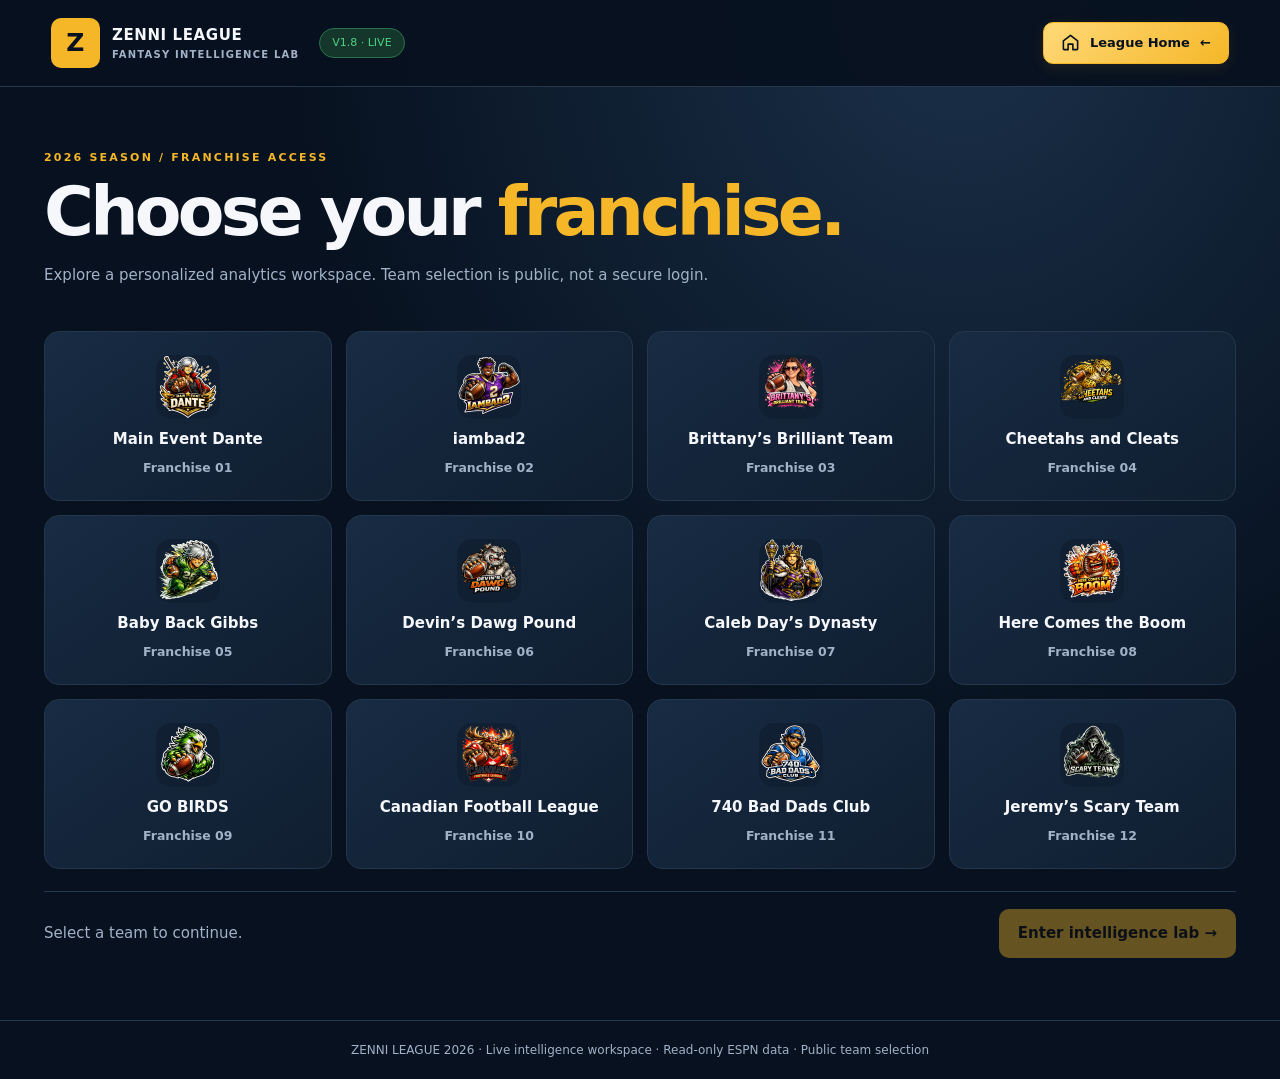
==== fantasy-lab/index.html @ f7a78c02 "Add files via upload" ====
<!doctype html><html lang="en"><head><meta charset="utf-8"><meta name="viewport" content="width=device-width,initial-scale=1"><title>Zenni League | Intelligence Lab</title><link rel="stylesheet" href="lab.css?v=1.8"><script src="api.js?v=1.8" defer></script><script src="roster.js?v=1.8" defer></script><script src="start-sit.js?v=1.8" defer></script><script src="comparison.js?v=1.8" defer></script><script src="playoff.js?v=1.8" defer></script><script src="market.js?v=1.8" defer></script><script src="simulator.js?v=1.8" defer></script><script src="layout.js?v=1.8" defer></script><script src="lab.js?v=1.8" defer></script><style>.back.league-return{display:inline-flex;align-items:center;justify-content:center;gap:10px;min-height:42px;padding:9px 17px;border:1px solid #f5b728;border-radius:10px;background:linear-gradient(135deg,#ffd978,#f5b728);color:#07111f;font-size:13px;font-weight:800;box-shadow:0 4px 16px #f5b72818;transition:background .18s,box-shadow .18s}.back.league-return:hover{background:#ffe19a;box-shadow:0 4px 20px #f5b72840}.league-return svg{width:19px;height:19px;flex:none}@media(max-width:520px){.back.league-return{margin-left:auto;min-height:38px;padding:8px 12px;font-size:12px}}</style></head><body><header><a class="brand" href="index.html"><b>Z</b><span>ZENNI LEAGUE<small>FANTASY INTELLIGENCE LAB</small></span></a><span class="tag" style="color:#4bd384;border-color:#28734d;background:#15362a">V1.8 · LIVE</span><a class="back league-return" href="../fantasy.html"><svg viewBox="0 0 24 24" fill="none" stroke="currentColor" stroke-width="2" stroke-linecap="round" stroke-linejoin="round" aria-hidden="true"><path d="M3 10l9-7 9 7v10a1 1 0 0 1-1 1h-5v-7H9v7H4a1 1 0 0 1-1-1z"/></svg><span>League Home</span><span aria-hidden="true">←</span></a></header><main><section id="picker"><div class="intro"><p class="kicker">2026 SEASON / FRANCHISE ACCESS</p><h1>Choose your <em>franchise.</em></h1><p>Explore a personalized analytics workspace. Team selection is public, not a secure login.</p></div><div id="teams" class="teams"></div><div class="action"><p id="selection" aria-live="polite">Select a team to continue.</p><button id="enter" disabled>Enter intelligence lab →</button></div></section><section id="workspace" hidden><div class="intro workspace-head"><div id="identity"></div><button id="switch" class="secondary">Switch team</button></div><div class="syncbar"><p class="notice" id="syncStatus" role="status">Waiting for connection</p><button id="refresh" class="secondary">Refresh data</button></div><nav id="tabs" aria-label="Workspace sections"></nav><div id="panel" aria-live="polite"></div></section></main><footer>ZENNI LEAGUE 2026 · Live intelligence workspace · Read-only ESPN data · Public team selection</footer></body></html>
---- fantasy-lab/lab.css ----
:root{color-scheme:dark;--bg:#07111f;--panel:#101f32;--line:#26374b;--gold:#f5b728;--muted:#a2b2c6;--text:#f5f7fb}*{box-sizing:border-box}body{margin:0;background:radial-gradient(ellipse at 75% 0%,#1a3049,transparent 50%),var(--bg);color:var(--text);font:15px/1.5 system-ui,sans-serif;min-height:100vh}header{display:flex;align-items:center;gap:20px;padding:18px max(4vw,20px);border-bottom:1px solid var(--line);background:#07111fee;flex-wrap:wrap}.brand{display:flex;align-items:center;gap:12px;font-weight:900;letter-spacing:.04em}.brand b{background:var(--gold);color:#07111f;border-radius:10px;padding:6px 15px;font-size:25px}.brand small{display:block;color:var(--muted);font-size:10px;letter-spacing:.12em}.tag{font-size:11px;color:var(--gold);border:1px solid #725a2a;border-radius:30px;padding:6px 12px}.back{margin-left:auto;color:var(--muted)}a{color:inherit;text-decoration:none}main{max-width:1240px;margin:auto;padding:30px 24px 60px}.intro{padding:22px 0 30px}.kicker{font-size:11px;letter-spacing:.2em;color:var(--gold);font-weight:800}h1{font-size:clamp(36px,6vw,68px);line-height:1.04;margin:10px 0 16px;letter-spacing:-.055em}em{color:var(--gold);font-style:normal}p{color:var(--muted)}.teams{display:grid;grid-template-columns:repeat(4,minmax(0,1fr));gap:14px}.team{position:relative;display:flex;flex-direction:column;align-items:center;justify-content:center;min-height:170px;gap:9px;padding:18px 10px;background:linear-gradient(145deg,#172b43,#101e30);border:1px solid var(--line);border-radius:15px;color:var(--text);cursor:pointer;text-align:center}.team[aria-pressed=true]{border:2px solid var(--gold);background:#30291d}.team[aria-pressed=true]:after{content:'✓';position:absolute;right:10px;top:8px;color:var(--gold)}.logo{width:64px;height:64px;display:grid;place-items:center;position:relative;border-radius:18px;background:#263d55;color:var(--gold);font-size:22px;font-weight:900}.logo img{position:absolute;inset:0;width:100%;height:100%;object-fit:contain;background:#101f32;border-radius:15px}.team small{color:var(--muted)}button{font:inherit;font-weight:700;cursor:pointer;border:1px solid transparent;border-radius:10px;padding:12px 18px;background:var(--gold);color:#151009}button:disabled{opacity:.4;cursor:not-allowed}button:focus-visible,a:focus-visible{outline:3px solid #82caff;outline-offset:3px}.action{display:flex;justify-content:space-between;align-items:center;gap:15px;margin-top:22px;border-top:1px solid var(--line);padding-top:15px}.workspace-head{display:flex;justify-content:space-between;align-items:center;gap:15px}.identity{display:flex;gap:16px;align-items:center}.identity h1{font-size:clamp(28px,4vw,48px)}.secondary,nav button{background:var(--panel);color:var(--text);border:1px solid var(--line)}.notice{border:1px solid #69552b;background:#2a251b;color:#ffe1a0;padding:10px 14px;border-radius:8px;font-size:12px}nav{display:flex;gap:8px;overflow:auto;padding:12px 0 22px}nav button{white-space:nowrap}nav button[aria-pressed=true]{color:var(--gold);border-color:var(--gold)}.metrics{display:grid;grid-template-columns:repeat(4,1fr);gap:12px}.metric,.card{background:var(--panel);border:1px solid var(--line);border-radius:15px;padding:20px}.metric small,.muted{color:var(--muted)}.metric strong{display:block;font-size:34px;color:var(--gold);margin:5px 0}.split{display:grid;grid-template-columns:1.5fr 1fr;gap:14px;margin-top:14px}.card h2{margin:0 0 4px;font-size:19px}.chart{display:flex;height:190px;gap:8px;align-items:flex-end;padding:12px 0}.barcol{flex:1;display:flex;flex-direction:column;align-items:center;height:100%;justify-content:flex-end;min-width:0}.bar{width:85%;background:linear-gradient(#f5b728,#82621b);border-radius:5px 5px 0 0}.barcol small{font-size:10px;color:var(--muted)}.barcol span{font-size:10px}.row{display:flex;justify-content:space-between;gap:8px;padding:12px 0;border-bottom:1px solid var(--line)}.row:last-child{border:0}.heat{display:grid;grid-template-columns:repeat(5,1fr);gap:5px;text-align:center;align-items:center}.cell{padding:10px 3px;border-radius:5px;font-weight:700}.good{background:#194c37;color:#a0f3bc}.mid{background:#53401e;color:#ffe09a}.bad{background:#512a39;color:#ffb2c1}footer{text-align:center;color:var(--muted);font-size:12px;padding:20px;border-top:1px solid var(--line)}[hidden]{display:none!important}@media(max-width:800px){.teams,.metrics{grid-template-columns:repeat(2,minmax(0,1fr))}.split{grid-template-columns:1fr}.workspace-head{align-items:flex-start}.back{margin-left:0}}@media(max-width:420px){main{padding:16px}.team{min-height:145px}.action,.workspace-head{flex-direction:column;align-items:stretch}.identity{align-items:flex-start}.metric{padding:14px}.metric strong{font-size:27px}header{gap:10px}.chart{gap:3px}}@media(prefers-reduced-motion:reduce){*{scroll-behavior:auto}}
.syncbar{display:flex;gap:12px;align-items:center}.syncbar .notice{flex:1}.history{display:grid;gap:9px}.history-row{display:grid;grid-template-columns:36px minmax(35px,1fr) 66px 20px;gap:10px;align-items:center;font-size:13px}.track{background:#26374b;border-radius:4px;height:10px;overflow:hidden}.track i{display:block;background:var(--gold);height:100%;border-radius:4px}.history-row small{color:var(--muted)}.versus{display:grid;grid-template-columns:1fr auto 1fr;align-items:center;text-align:center;gap:12px}.versus strong{display:block;color:var(--gold);font-size:30px;margin-top:12px}.tablewrap{overflow:auto}table{border-collapse:collapse;width:100%;white-space:nowrap}th,td{text-align:left;padding:12px;border-bottom:1px solid var(--line)}th{color:var(--gold);font-size:12px}td{font-size:13px}.row strong{float:right}@media(max-width:600px){.syncbar{align-items:stretch;flex-direction:column}.syncbar .notice{margin-bottom:0}}
.rl{display:grid;gap:14px}.rl-controls{display:flex;flex-wrap:wrap;align-items:center;gap:8px;margin-top:12px}.rl-controls button,.rl-open{padding:7px 12px;font-size:12px}.rl-controls button[aria-pressed=true]{border-color:var(--gold);color:var(--gold)}.rl-controls select{background:var(--bg);color:var(--text);padding:8px;border:1px solid var(--line);border-radius:6px}.rl-mini{display:grid;grid-template-columns:repeat(auto-fit,minmax(120px,1fr));gap:8px;margin:12px 0}.rl-mini>div{background:var(--bg);border:1px solid var(--line);padding:12px;border-radius:10px}.rl-mini small,.rl-player small{display:block;color:var(--muted);font-size:12px}.rl-mini strong,.rl-player-score strong{display:block;color:var(--gold);font-size:24px}.rl-grid{display:grid;grid-template-columns:repeat(auto-fit,minmax(245px,1fr));gap:12px;margin-top:12px}.rl-player{border:1px solid var(--line);background:var(--bg);padding:14px;border-radius:12px;min-width:0}.rl-player-head,.rl-detail-head{display:flex;align-items:center;gap:12px;justify-content:space-between}.rl-player-head{justify-content:flex-start}.rl-photo{width:66px;height:66px;position:relative;display:grid;place-items:center;background:#26374b;border-radius:10px;flex-shrink:0;color:var(--gold)}.rl-photo img{position:absolute;inset:0;width:100%;height:100%;object-fit:contain;background:#26374b;border-radius:10px}.rl-player-score{display:grid;grid-template-columns:1fr 1fr;margin:12px 0;padding:10px 0;border-block:1px solid var(--line)}.rl-player .rl-ok{color:#70dfa1}.rl-player .rl-alert{color:#ffd978}.rl-detail{background:var(--panel);border:1px solid var(--gold);border-radius:12px;padding:20px}.rl-detail .history-row{margin:8px 0}@media(max-width:550px){.rl-grid{grid-template-columns:1fr}.rl-detail-head{flex-wrap:wrap}.rl-mini{grid-template-columns:repeat(2,minmax(0,1fr))}}
.ss details{margin-top:1rem;border-top:1px solid var(--line,#293649);padding-top:1rem}.ss summary{cursor:pointer;color:#f5b728;font-weight:700}.ss .rl-mini{margin-top:1rem}.ss select{max-width:100%}.ss .rl-controls{flex-wrap:wrap}

/* V1.4 comparison */
.cmp-select{display:grid;grid-template-columns:repeat(2,minmax(0,1fr));gap:14px;margin:16px 0}.cmp-select label{display:grid;gap:8px;color:#aebed3;font-size:13px}.cmp-select select{width:100%;padding:12px;background:#0b1321;color:#fff;border:1px solid #344359;border-radius:8px}.cmp-legend{display:flex;gap:20px;flex-wrap:wrap;margin:16px 0}.cmp-legend span:first-child{color:#f5b728}.cmp-legend span:last-child{color:#4bb5ff}.cmp-row{display:grid;grid-template-columns:42px 1fr 1fr;gap:12px;align-items:center;margin:12px 0}.cmp-row>div{display:flex;align-items:center;gap:8px;min-width:0}.cmp-row strong{font-size:12px;min-width:44px;text-align:right}.cmp-track{flex:1;min-width:0;background:#293649;height:9px;border-radius:5px;overflow:hidden}.cmp-track i{display:block;height:100%;border-radius:5px}.cmp tbody th{text-align:left;color:#aebed3;font-weight:500}@media(max-width:560px){.cmp-select{grid-template-columns:1fr}.cmp-row{gap:5px;grid-template-columns:28px 1fr 1fr}.cmp-row strong{min-width:35px;font-size:10px}}
.po-section{margin-top:14px}.po-bar{display:grid;grid-template-columns:35px 1fr 100px;align-items:center;gap:10px;margin:12px 0}.po-bar strong{text-align:right;font-size:12px}.po-scroll{overflow:auto}.po-scroll table{border-collapse:collapse;width:100%;min-width:480px}.po-scroll th,.po-scroll td{text-align:left;padding:12px;border-bottom:1px solid var(--line)}.po-scroll th{color:var(--gold)}.po-row{align-items:center;flex-wrap:wrap}.po-section select,[data-po=sd]{background:var(--bg);color:var(--text);border:1px solid var(--line);padding:8px;border-radius:7px}.po-section .metric strong{font-size:clamp(17px,3vw,30px)}

.po-week{border-top:1px solid var(--line);margin:14px 0;padding-top:12px}.po-week summary{color:var(--gold);font-weight:700;cursor:pointer}.po-game{display:grid;grid-template-columns:minmax(0,1fr) minmax(0,1fr);gap:12px;align-items:center;padding:12px 0;border-bottom:1px solid var(--line)}.po-game small{display:block;color:var(--muted);margin-top:4px}.po-game select{width:100%;min-width:0}@media(max-width:520px){.po-game{grid-template-columns:1fr}}

/* V1.5.3 qualification visuals */
.qg-grid{display:grid;grid-template-columns:repeat(auto-fit,minmax(min(100%,350px),1fr));gap:14px;margin:14px 0 24px}.qg-game,.qg-paths{background:#0b1321;border:1px solid #29394d;border-radius:13px;padding:16px;min-width:0}.qg-head{display:flex;justify-content:space-between;align-items:flex-start;gap:12px;margin-bottom:14px}.qg-head h4{margin:5px 0;font-size:16px;line-height:1.4}.qg-head small,.qg-chance small,.qg-path small{display:block;color:var(--muted);font-size:11px;line-height:1.4}.qg-pair{display:grid;grid-template-columns:repeat(2,minmax(0,1fr));gap:10px}.qg-chance{padding:12px;border:1px solid currentColor;border-radius:9px;background:#142238;min-width:0}.qg-chance.qg-green{background:#113126;border-color:#285741}.qg-chance.qg-red{background:#32202b;border-color:#653347}.qg-chance.qg-neutral{border-color:#344359}.qg-chance strong{display:block;font-size:clamp(20px,3vw,30px);margin:8px 0}.qg-green{color:#64dfa0;--qg-fill:#38c981}.qg-red{color:#ff8999;--qg-fill:#f05b72}.qg-amber{color:#ffd978;--qg-fill:#f5b728}.qg-neutral{color:#aebed3;--qg-fill:#75879c}.qg-track{height:9px;border-radius:8px;background:#29394d;overflow:hidden;margin:8px 0}.qg-track i{height:100%;display:block;background:var(--qg-fill);border-radius:8px}.qg-impact{font-size:14px;font-weight:800;white-space:nowrap}.qg-note,.qg-legend{font-size:12px;color:var(--muted);line-height:1.5}.qg-note{margin-bottom:0}.qg-path{display:grid;grid-template-columns:70px minmax(0,1fr) 75px;gap:12px;align-items:center;padding:10px 0;border-bottom:1px solid var(--line)}.qg-path:last-child{border:0}.qg-path>strong:last-child{text-align:right}.qg-chance small:first-child{min-height:3em;overflow-wrap:anywhere}@media(max-width:480px){.qg-game,.qg-paths{padding:12px}.qg-pair{gap:6px}.qg-chance{padding:8px}.qg-path{grid-template-columns:52px minmax(0,1fr) 56px;gap:7px;font-size:13px}.qg-head{flex-wrap:wrap}}
.market-grid{display:grid;grid-template-columns:repeat(2,minmax(0,1fr));gap:16px}.market-grid>div{min-width:0}.market-choice{display:flex;align-items:center;gap:10px;padding:10px 8px;border-bottom:1px solid #28374b;cursor:pointer}.market-choice span{flex:1;min-width:0}.market-choice small,.market-result small{display:block;color:#a4b6cd;margin-top:4px}.market-choice input{accent-color:#f5b728;flex:none}.market-choice b{color:#f5b728}.market-summary{margin-top:20px}.market-result{background:#0b1321;border:1px solid #28374b;border-radius:12px;padding:16px}.market-result strong{display:block;font-size:1.5rem;color:#f5b728;margin:8px 0}.market-result h3{margin-top:0}@media(max-width:650px){.market-grid{grid-template-columns:1fr}}
.sim-grid{display:grid;grid-template-columns:repeat(auto-fit,minmax(235px,1fr));gap:12px}.sim-slot{padding:14px;border:1px solid #29394d;border-radius:12px;background:#0b1321;display:grid;gap:10px;min-width:0}.sim-slot>small:first-child{color:#f5b728;font-weight:700}.sim-slot select,.sim input{width:100%;min-width:0;padding:9px;background:#142033;color:#f7f9fc;border:1px solid #35465a;border-radius:7px;font:inherit}.sim-points{display:grid;grid-template-columns:1fr 1fr;gap:10px;align-items:center}.sim-points span,.sim-points label,.sim-opp{display:grid;gap:5px;font-size:12px;color:#aabbd0}.sim-points b{color:#f5b728;font-size:19px}.sim-opp{max-width:340px}.sim-result{margin-top:16px;padding:18px;border:1px solid #35465a;border-radius:12px;display:flex;flex-wrap:wrap;justify-content:space-between;gap:12px}.sim-good{background:#14392e;color:#80e6ae}.sim-bad{background:#382331;color:#ff8999}

/* V1.8 overview layout editor */
.ll-tools{border:1px solid var(--line);border-radius:12px;padding:14px 16px;margin-bottom:14px;background:#101f32}.ll-head{display:flex;align-items:center;justify-content:space-between;gap:12px}.ll-head small{display:block;color:var(--muted);margin-top:3px}.ll-actions{display:flex;align-items:center;flex-wrap:wrap;gap:8px;margin-top:12px}.ll-actions small{color:var(--muted)}.ll-grid{display:grid;grid-template-columns:repeat(12,minmax(0,1fr));gap:14px;align-items:stretch}.ll-grid>[data-widget]{grid-column:span var(--ll-span,6);min-width:0;margin:0;overflow-wrap:anywhere}.ll-controls{display:flex;flex-wrap:wrap;align-items:center;gap:5px;padding-bottom:10px;margin-bottom:10px;border-bottom:1px dashed #526079}.ll-button{font-size:12px;padding:7px 10px}.ll-controls .ll-button{padding:5px 8px}.ll-controls [draggable=true]{cursor:grab;font-size:18px;line-height:1}.ll-controls select{min-width:0;max-width:100%;background:var(--bg);color:var(--text);border:1px solid var(--line);border-radius:6px;padding:6px;font:inherit;font-size:12px}.ll-editing>[data-widget]{border-style:dashed;border-color:#8a733f}.ll-grid .history-row{grid-template-columns:28px minmax(0,1fr) 56px 16px;gap:5px}.ll-grid .versus{grid-template-columns:minmax(0,1fr) auto minmax(0,1fr)}.ll-grid .metric strong{overflow-wrap:anywhere}@media(max-width:800px){.ll-grid>[data-widget]{grid-column:span 12}.ll-grid>.metric{grid-column:span 6}.ll-grid>.metric[style*="--ll-span: 12"]{grid-column:span 12}}@media(max-width:480px){.ll-head{align-items:flex-start;flex-direction:column}.ll-grid>.metric{grid-column:span 12}.ll-grid .card{padding:14px}}
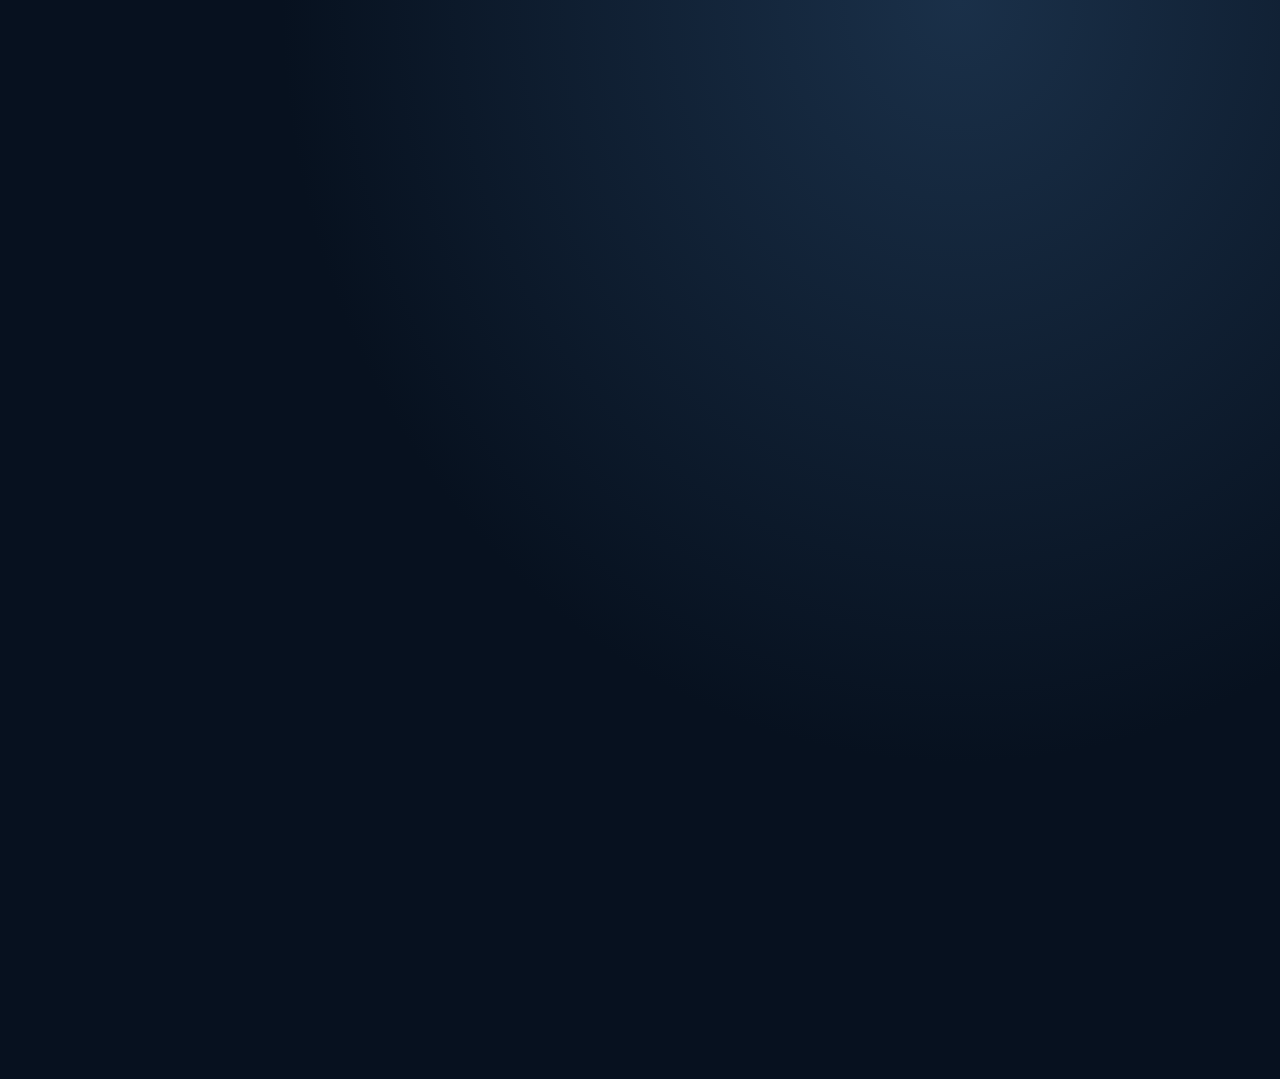
==== commit 066f327c: "Add files via upload" ====
--- a/fantasy-lab/index.html
+++ b/fantasy-lab/index.html
@@ -1 +1 @@
-<!doctype html><html lang="en"><head><meta charset="utf-8"><meta name="viewport" content="width=device-width,initial-scale=1"><title>Zenni League | Intelligence Lab</title><link rel="stylesheet" href="lab.css?v=1.8"><script src="api.js?v=1.8" defer></script><script src="roster.js?v=1.8" defer></script><script src="start-sit.js?v=1.8" defer></script><script src="comparison.js?v=1.8" defer></script><script src="playoff.js?v=1.8" defer></script><script src="market.js?v=1.8" defer></script><script src="simulator.js?v=1.8" defer></script><script src="layout.js?v=1.8" defer></script><script src="lab.js?v=1.8" defer></script><style>.back.league-return{display:inline-flex;align-items:center;justify-content:center;gap:10px;min-height:42px;padding:9px 17px;border:1px solid #f5b728;border-radius:10px;background:linear-gradient(135deg,#ffd978,#f5b728);color:#07111f;font-size:13px;font-weight:800;box-shadow:0 4px 16px #f5b72818;transition:background .18s,box-shadow .18s}.back.league-return:hover{background:#ffe19a;box-shadow:0 4px 20px #f5b72840}.league-return svg{width:19px;height:19px;flex:none}@media(max-width:520px){.back.league-return{margin-left:auto;min-height:38px;padding:8px 12px;font-size:12px}}</style></head><body><header><a class="brand" href="index.html"><b>Z</b><span>ZENNI LEAGUE<small>FANTASY INTELLIGENCE LAB</small></span></a><span class="tag" style="color:#4bd384;border-color:#28734d;background:#15362a">V1.8 · LIVE</span><a class="back league-return" href="../fantasy.html"><svg viewBox="0 0 24 24" fill="none" stroke="currentColor" stroke-width="2" stroke-linecap="round" stroke-linejoin="round" aria-hidden="true"><path d="M3 10l9-7 9 7v10a1 1 0 0 1-1 1h-5v-7H9v7H4a1 1 0 0 1-1-1z"/></svg><span>League Home</span><span aria-hidden="true">←</span></a></header><main><section id="picker"><div class="intro"><p class="kicker">2026 SEASON / FRANCHISE ACCESS</p><h1>Choose your <em>franchise.</em></h1><p>Explore a personalized analytics workspace. Team selection is public, not a secure login.</p></div><div id="teams" class="teams"></div><div class="action"><p id="selection" aria-live="polite">Select a team to continue.</p><button id="enter" disabled>Enter intelligence lab →</button></div></section><section id="workspace" hidden><div class="intro workspace-head"><div id="identity"></div><button id="switch" class="secondary">Switch team</button></div><div class="syncbar"><p class="notice" id="syncStatus" role="status">Waiting for connection</p><button id="refresh" class="secondary">Refresh data</button></div><nav id="tabs" aria-label="Workspace sections"></nav><div id="panel" aria-live="polite"></div></section></main><footer>ZENNI LEAGUE 2026 · Live intelligence workspace · Read-only ESPN data · Public team selection</footer></body></html>
+<!doctype html><html lang="en" class="zca-locked"><head><style>html.zca-locked body > :not(.zca-gate):not(noscript){visibility:hidden!important}html.zca-locked body{overflow:hidden!important}</style><meta charset="utf-8"><meta name="viewport" content="width=device-width,initial-scale=1"><title>Zenni League | Intelligence Lab</title><link rel="stylesheet" href="lab.css?v=1.8"><script src="api.js?v=1.8" defer></script><script src="roster.js?v=1.8" defer></script><script src="start-sit.js?v=1.8" defer></script><script src="comparison.js?v=1.8" defer></script><script src="playoff.js?v=1.8" defer></script><script src="market.js?v=1.8" defer></script><script src="simulator.js?v=1.8" defer></script><script src="layout.js?v=1.8" defer></script><script src="lab.js?v=1.8" defer></script><style>.back.league-return{display:inline-flex;align-items:center;justify-content:center;gap:10px;min-height:42px;padding:9px 17px;border:1px solid #f5b728;border-radius:10px;background:linear-gradient(135deg,#ffd978,#f5b728);color:#07111f;font-size:13px;font-weight:800;box-shadow:0 4px 16px #f5b72818;transition:background .18s,box-shadow .18s}.back.league-return:hover{background:#ffe19a;box-shadow:0 4px 20px #f5b72840}.league-return svg{width:19px;height:19px;flex:none}@media(max-width:520px){.back.league-return{margin-left:auto;min-height:38px;padding:8px 12px;font-size:12px}}</style><link rel="stylesheet" href="../connection-assist.css?v=1.8.2"><script defer src="../connection-assist.js?v=1.8.2"></script></head><body><noscript><p style="padding:24px;color:white;background:#07111f">JavaScript is required to connect to Zenni League.</p></noscript><header><a class="brand" href="index.html"><b>Z</b><span>ZENNI LEAGUE<small>FANTASY INTELLIGENCE LAB</small></span></a><span class="tag" style="color:#4bd384;border-color:#28734d;background:#15362a">V1.8.2 · LIVE</span><a class="back league-return" href="../fantasy.html"><svg viewBox="0 0 24 24" fill="none" stroke="currentColor" stroke-width="2" stroke-linecap="round" stroke-linejoin="round" aria-hidden="true"><path d="M3 10l9-7 9 7v10a1 1 0 0 1-1 1h-5v-7H9v7H4a1 1 0 0 1-1-1z"/></svg><span>League Home</span><span aria-hidden="true">←</span></a></header><main><section id="picker"><div class="intro"><p class="kicker">2026 SEASON / FRANCHISE ACCESS</p><h1>Choose your <em>franchise.</em></h1><p>Explore a personalized analytics workspace. Team selection is public, not a secure login.</p></div><div id="teams" class="teams"></div><div class="action"><p id="selection" aria-live="polite">Select a team to continue.</p><button id="enter" disabled>Enter intelligence lab →</button></div></section><section id="workspace" hidden><div class="intro workspace-head"><div id="identity"></div><button id="switch" class="secondary">Switch team</button></div><div class="syncbar"><p class="notice" id="syncStatus" role="status">Waiting for connection</p><button id="refresh" class="secondary">Refresh data</button></div><nav id="tabs" aria-label="Workspace sections"></nav><div id="panel" aria-live="polite"></div></section></main><footer>ZENNI LEAGUE 2026 · Live intelligence workspace · Read-only ESPN data · Public team selection</footer></body></html>
